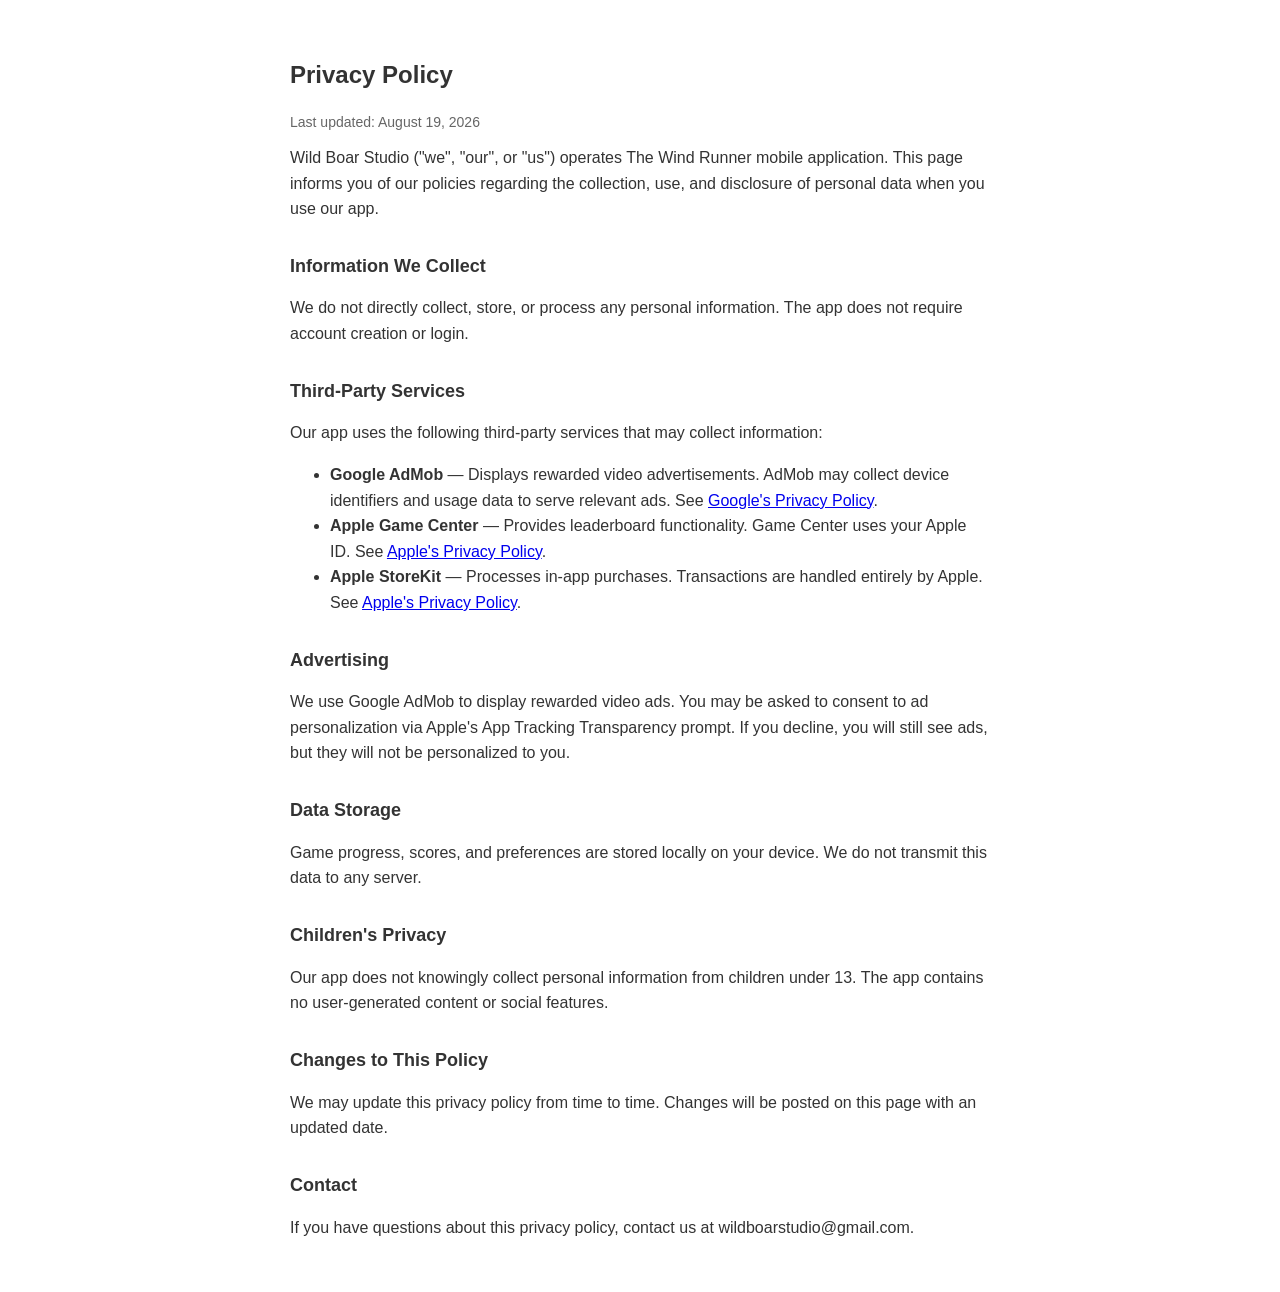
==== privacy/index.html @ d6160878 "Add privacy policy for The Wind Runner" ====
<!DOCTYPE html>
<html lang="en">
<head>
    <meta charset="UTF-8">
    <meta name="viewport" content="width=device-width, initial-scale=1.0">
    <title>Privacy Policy - The Wind Runner</title>
    <style>
        body { font-family: -apple-system, BlinkMacSystemFont, sans-serif; max-width: 700px; margin: 0 auto; padding: 40px 20px; line-height: 1.6; color: #333; }
        h1 { font-size: 24px; }
        h2 { font-size: 18px; margin-top: 30px; }
        p { margin: 12px 0; }
        .date { color: #666; font-size: 14px; }
    </style>
</head>
<body>
    <h1>Privacy Policy</h1>
    <p class="date">Last updated: August 19, 2026</p>

    <p>Wild Boar Studio ("we", "our", or "us") operates The Wind Runner mobile application. This page informs you of our policies regarding the collection, use, and disclosure of personal data when you use our app.</p>

    <h2>Information We Collect</h2>
    <p>We do not directly collect, store, or process any personal information. The app does not require account creation or login.</p>

    <h2>Third-Party Services</h2>
    <p>Our app uses the following third-party services that may collect information:</p>
    <ul>
        <li><strong>Google AdMob</strong> — Displays rewarded video advertisements. AdMob may collect device identifiers and usage data to serve relevant ads. See <a href="https://policies.google.com/privacy">Google's Privacy Policy</a>.</li>
        <li><strong>Apple Game Center</strong> — Provides leaderboard functionality. Game Center uses your Apple ID. See <a href="https://www.apple.com/privacy/">Apple's Privacy Policy</a>.</li>
        <li><strong>Apple StoreKit</strong> — Processes in-app purchases. Transactions are handled entirely by Apple. See <a href="https://www.apple.com/privacy/">Apple's Privacy Policy</a>.</li>
    </ul>

    <h2>Advertising</h2>
    <p>We use Google AdMob to display rewarded video ads. You may be asked to consent to ad personalization via Apple's App Tracking Transparency prompt. If you decline, you will still see ads, but they will not be personalized to you.</p>

    <h2>Data Storage</h2>
    <p>Game progress, scores, and preferences are stored locally on your device. We do not transmit this data to any server.</p>

    <h2>Children's Privacy</h2>
    <p>Our app does not knowingly collect personal information from children under 13. The app contains no user-generated content or social features.</p>

    <h2>Changes to This Policy</h2>
    <p>We may update this privacy policy from time to time. Changes will be posted on this page with an updated date.</p>

    <h2>Contact</h2>
    <p>If you have questions about this privacy policy, contact us at wildboarstudio@gmail.com.</p>
</body>
</html>
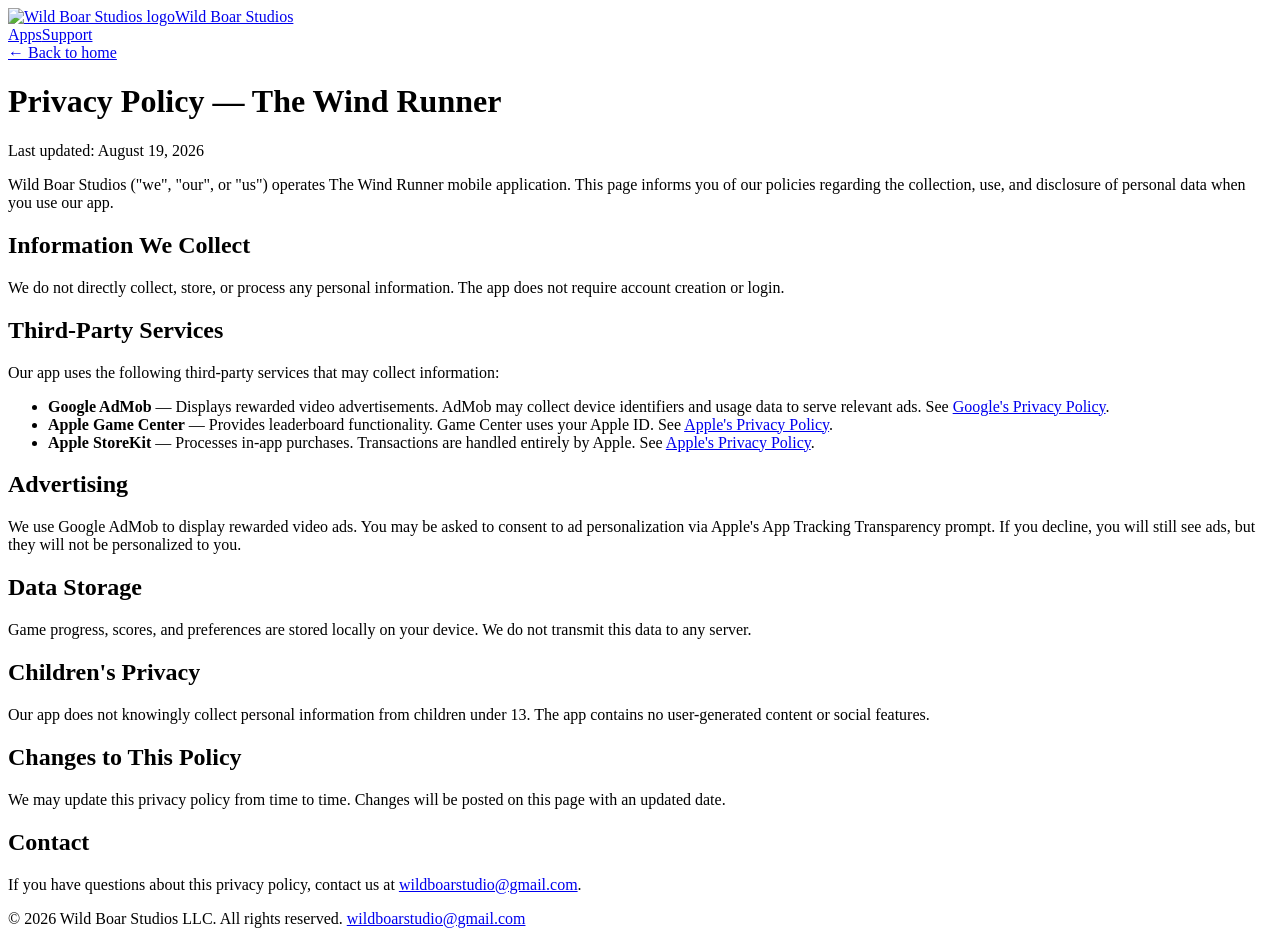
==== commit 98da3850: "Rebrand privacy policies to Wild Boar Studios and match site styling - Correct studio name from 'Wil" ====
--- a/privacy/index.html
+++ b/privacy/index.html
@@ -1,47 +1,62 @@
 <!DOCTYPE html>
 <html lang="en">
 <head>
-    <meta charset="UTF-8">
-    <meta name="viewport" content="width=device-width, initial-scale=1.0">
-    <title>Privacy Policy - The Wind Runner</title>
-    <style>
-        body { font-family: -apple-system, BlinkMacSystemFont, sans-serif; max-width: 700px; margin: 0 auto; padding: 40px 20px; line-height: 1.6; color: #333; }
-        h1 { font-size: 24px; }
-        h2 { font-size: 18px; margin-top: 30px; }
-        p { margin: 12px 0; }
-        .date { color: #666; font-size: 14px; }
-    </style>
+<meta charset="UTF-8">
+<meta name="viewport" content="width=device-width, initial-scale=1.0">
+<title>Privacy Policy — The Wind Runner</title>
+<link rel="icon" href="/assets/favicon.ico" sizes="any">
+<link rel="apple-touch-icon" href="/assets/apple-touch-icon.png">
+<link href="https://fonts.googleapis.com/css2?family=Poppins:wght@400;500;600;700&display=swap" rel="stylesheet">
+<link rel="stylesheet" href="/assets/styles.css">
 </head>
 <body>
-    <h1>Privacy Policy</h1>
-    <p class="date">Last updated: August 19, 2026</p>
+<header class="site-header">
+  <div class="container nav">
+    <a class="brand" href="/"><img src="/assets/apple-touch-icon.png" alt="Wild Boar Studios logo"><span>Wild Boar Studios</span></a>
+    <nav class="nav-links"><a href="/#apps">Apps</a><a href="/support/">Support</a></nav>
+  </div>
+</header>
 
-    <p>Wild Boar Studio ("we", "our", or "us") operates The Wind Runner mobile application. This page informs you of our policies regarding the collection, use, and disclosure of personal data when you use our app.</p>
+<main class="doc">
+  <a class="back" href="/">← Back to home</a>
+  <h1>Privacy Policy — The Wind Runner</h1>
+  <p class="date">Last updated: August 19, 2026</p>
 
-    <h2>Information We Collect</h2>
-    <p>We do not directly collect, store, or process any personal information. The app does not require account creation or login.</p>
+  <p>Wild Boar Studios ("we", "our", or "us") operates The Wind Runner mobile application. This page informs you of our policies regarding the collection, use, and disclosure of personal data when you use our app.</p>
 
-    <h2>Third-Party Services</h2>
-    <p>Our app uses the following third-party services that may collect information:</p>
-    <ul>
-        <li><strong>Google AdMob</strong> — Displays rewarded video advertisements. AdMob may collect device identifiers and usage data to serve relevant ads. See <a href="https://policies.google.com/privacy">Google's Privacy Policy</a>.</li>
-        <li><strong>Apple Game Center</strong> — Provides leaderboard functionality. Game Center uses your Apple ID. See <a href="https://www.apple.com/privacy/">Apple's Privacy Policy</a>.</li>
-        <li><strong>Apple StoreKit</strong> — Processes in-app purchases. Transactions are handled entirely by Apple. See <a href="https://www.apple.com/privacy/">Apple's Privacy Policy</a>.</li>
-    </ul>
+  <h2>Information We Collect</h2>
+  <p>We do not directly collect, store, or process any personal information. The app does not require account creation or login.</p>
 
-    <h2>Advertising</h2>
-    <p>We use Google AdMob to display rewarded video ads. You may be asked to consent to ad personalization via Apple's App Tracking Transparency prompt. If you decline, you will still see ads, but they will not be personalized to you.</p>
+  <h2>Third-Party Services</h2>
+  <p>Our app uses the following third-party services that may collect information:</p>
+  <ul>
+    <li><strong>Google AdMob</strong> — Displays rewarded video advertisements. AdMob may collect device identifiers and usage data to serve relevant ads. See <a href="https://policies.google.com/privacy">Google's Privacy Policy</a>.</li>
+    <li><strong>Apple Game Center</strong> — Provides leaderboard functionality. Game Center uses your Apple ID. See <a href="https://www.apple.com/privacy/">Apple's Privacy Policy</a>.</li>
+    <li><strong>Apple StoreKit</strong> — Processes in-app purchases. Transactions are handled entirely by Apple. See <a href="https://www.apple.com/privacy/">Apple's Privacy Policy</a>.</li>
+  </ul>
 
-    <h2>Data Storage</h2>
-    <p>Game progress, scores, and preferences are stored locally on your device. We do not transmit this data to any server.</p>
+  <h2>Advertising</h2>
+  <p>We use Google AdMob to display rewarded video ads. You may be asked to consent to ad personalization via Apple's App Tracking Transparency prompt. If you decline, you will still see ads, but they will not be personalized to you.</p>
 
-    <h2>Children's Privacy</h2>
-    <p>Our app does not knowingly collect personal information from children under 13. The app contains no user-generated content or social features.</p>
+  <h2>Data Storage</h2>
+  <p>Game progress, scores, and preferences are stored locally on your device. We do not transmit this data to any server.</p>
 
-    <h2>Changes to This Policy</h2>
-    <p>We may update this privacy policy from time to time. Changes will be posted on this page with an updated date.</p>
+  <h2>Children's Privacy</h2>
+  <p>Our app does not knowingly collect personal information from children under 13. The app contains no user-generated content or social features.</p>
 
-    <h2>Contact</h2>
-    <p>If you have questions about this privacy policy, contact us at wildboarstudio@gmail.com.</p>
+  <h2>Changes to This Policy</h2>
+  <p>We may update this privacy policy from time to time. Changes will be posted on this page with an updated date.</p>
+
+  <h2>Contact</h2>
+  <p>If you have questions about this privacy policy, contact us at <a href="mailto:wildboarstudio@gmail.com">wildboarstudio@gmail.com</a>.</p>
+</main>
+
+<footer class="site-footer">
+  <div class="container"><div class="footer-legal" style="border-top:none">
+    <span>© <span id="yr"></span> Wild Boar Studios LLC. All rights reserved.</span>
+    <span><a href="mailto:wildboarstudio@gmail.com">wildboarstudio@gmail.com</a></span>
+  </div></div>
+</footer>
+<script>document.getElementById('yr').textContent=new Date().getFullYear();</script>
 </body>
 </html>
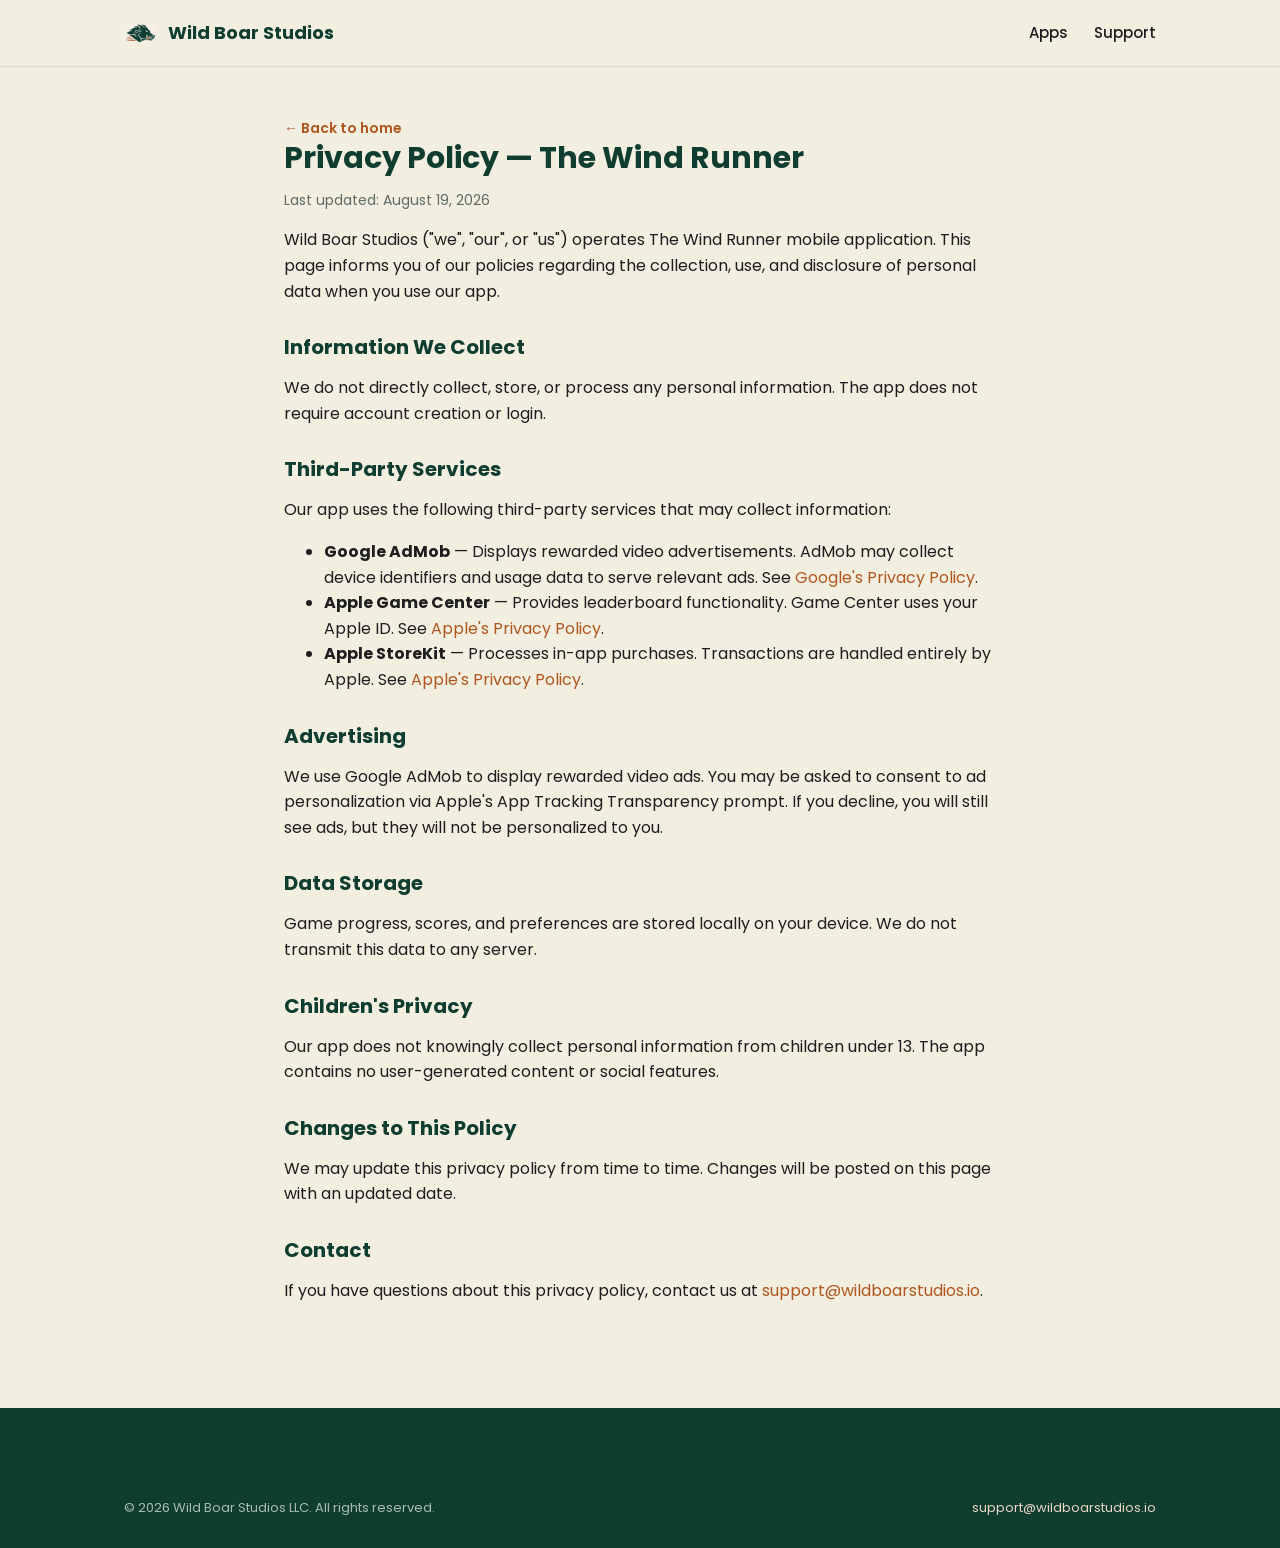
==== commit 5b1de526: "Use domain email addresses (hello@/support@wildboarstudios.io) across site Replace the public gmail " ====
--- a/privacy/index.html
+++ b/privacy/index.html
@@ -48,13 +48,13 @@
   <p>We may update this privacy policy from time to time. Changes will be posted on this page with an updated date.</p>
 
   <h2>Contact</h2>
-  <p>If you have questions about this privacy policy, contact us at <a href="mailto:wildboarstudio@gmail.com">wildboarstudio@gmail.com</a>.</p>
+  <p>If you have questions about this privacy policy, contact us at <a href="mailto:support@wildboarstudios.io">support@wildboarstudios.io</a>.</p>
 </main>
 
 <footer class="site-footer">
   <div class="container"><div class="footer-legal" style="border-top:none">
     <span>© <span id="yr"></span> Wild Boar Studios LLC. All rights reserved.</span>
-    <span><a href="mailto:wildboarstudio@gmail.com">wildboarstudio@gmail.com</a></span>
+    <span><a href="mailto:support@wildboarstudios.io">support@wildboarstudios.io</a></span>
   </div></div>
 </footer>
 <script>document.getElementById('yr').textContent=new Date().getFullYear();</script>
--- a/assets/styles.css
+++ b/assets/styles.css
@@ -0,0 +1,100 @@
+/* Wild Boar Studios — shared brand styles */
+:root{
+  --cream:#F2EEE0;
+  --cream-2:#EAE4D3;
+  --green:#0F3D30;
+  --green-mid:#14513C;
+  --rust:#B0561F;
+  --rust-2:#C4682C;
+  --ink:#1E1E1E;
+  --muted:#5F6B64;
+  --line:#E0D9C6;
+  --radius:16px;
+  --maxw:1080px;
+  --font:"Poppins",-apple-system,BlinkMacSystemFont,"Segoe UI",Roboto,Helvetica,Arial,sans-serif;
+}
+*{box-sizing:border-box}
+html{scroll-behavior:smooth}
+body{
+  margin:0;font-family:var(--font);color:var(--ink);background:var(--cream);
+  line-height:1.6;-webkit-font-smoothing:antialiased;
+}
+a{color:var(--rust);text-decoration:none}
+a:hover{text-decoration:underline}
+img{max-width:100%;display:block}
+h1,h2,h3{line-height:1.15;color:var(--green);margin:0 0 .4em}
+.container{max-width:var(--maxw);margin:0 auto;padding:0 24px}
+
+/* Header / nav */
+.site-header{position:sticky;top:0;z-index:20;background:rgba(242,238,224,.9);
+  backdrop-filter:saturate(140%) blur(8px);border-bottom:1px solid var(--line)}
+.nav{display:flex;align-items:center;justify-content:space-between;height:66px}
+.brand{display:flex;align-items:center;gap:10px;font-weight:700;color:var(--green);font-size:18px}
+.brand img{width:34px;height:34px;border-radius:8px}
+.brand:hover{text-decoration:none}
+.nav-links{display:flex;gap:26px;align-items:center}
+.nav-links a{color:var(--ink);font-weight:500;font-size:15px}
+.nav-links a:hover{color:var(--rust);text-decoration:none}
+@media(max-width:640px){.nav-links{gap:16px;font-size:14px}.nav-links .hide-sm{display:none}}
+
+/* Buttons */
+.btn{display:inline-block;background:var(--green);color:var(--cream);
+  padding:12px 22px;border-radius:999px;font-weight:600;font-size:15px;
+  border:2px solid var(--green);transition:.15s}
+.btn:hover{background:var(--green-mid);border-color:var(--green-mid);text-decoration:none;color:#fff}
+.btn.rust{background:var(--rust);border-color:var(--rust)}
+.btn.rust:hover{background:var(--rust-2);border-color:var(--rust-2)}
+.btn.ghost{background:transparent;color:var(--green);border-color:var(--green)}
+.btn.ghost:hover{background:var(--green);color:var(--cream)}
+
+/* Hero */
+.hero{text-align:center;padding:64px 0 44px}
+.hero img.logo{max-width:440px;width:80%;margin:0 auto 8px}
+.hero p.tag{font-size:20px;color:var(--muted);max-width:640px;margin:0 auto 26px}
+.hero .cta{display:flex;gap:14px;justify-content:center;flex-wrap:wrap}
+
+/* Section */
+section{padding:56px 0}
+.section-head{text-align:center;max-width:680px;margin:0 auto 40px}
+.section-head h2{font-size:30px}
+.section-head p{color:var(--muted);font-size:17px}
+.eyebrow{text-transform:uppercase;letter-spacing:3px;font-size:13px;font-weight:600;color:var(--rust)}
+
+/* App cards */
+.apps{display:grid;grid-template-columns:repeat(auto-fit,minmax(300px,1fr));gap:24px}
+.app-card{background:#fff;border:1px solid var(--line);border-radius:var(--radius);
+  padding:28px;display:flex;flex-direction:column;gap:12px;transition:.15s}
+.app-card:hover{transform:translateY(-3px);box-shadow:0 12px 30px rgba(15,61,48,.10)}
+.app-card .row{display:flex;align-items:center;gap:14px}
+.app-icon{width:56px;height:56px;border-radius:14px;flex:none;display:grid;place-items:center;
+  font-size:26px;color:#fff;font-weight:700;overflow:hidden}
+.app-icon img{width:100%;height:100%;object-fit:cover;border-radius:14px}
+a.app-icon{cursor:pointer;transition:transform .15s,box-shadow .15s}
+a.app-icon:hover{transform:scale(1.04);box-shadow:0 6px 16px rgba(15,61,48,.22)}
+.app-card h3 a:hover{color:var(--rust)!important;text-decoration:none}
+.app-card h3{margin:0;font-size:20px}
+.app-card .kind{font-size:13px;color:var(--muted);font-weight:500}
+.app-card p{margin:0;color:#3d4a44;font-size:15px;flex:1}
+.badge{display:inline-block;font-size:12px;font-weight:600;padding:4px 10px;border-radius:999px;letter-spacing:.3px}
+.badge.live{background:#e3f0e8;color:var(--green)}
+.badge.soon{background:#f7e7d7;color:var(--rust)}
+.app-links{display:flex;gap:14px;flex-wrap:wrap;font-size:14px;font-weight:600}
+
+/* Footer */
+.site-footer{background:var(--green);color:#d8e4dd;margin-top:40px;padding:44px 0 30px}
+.site-footer a{color:#e9d7c4}
+.footer-grid{display:flex;justify-content:space-between;gap:30px;flex-wrap:wrap}
+.footer-grid h4{color:#fff;font-size:14px;text-transform:uppercase;letter-spacing:1.5px;margin:0 0 12px}
+.footer-grid ul{list-style:none;padding:0;margin:0;line-height:2}
+.footer-legal{border-top:1px solid rgba(255,255,255,.15);margin-top:28px;padding-top:18px;
+  font-size:13px;color:#a9bcb2;display:flex;justify-content:space-between;flex-wrap:wrap;gap:8px}
+
+/* Content pages (privacy/support) */
+.doc{max-width:760px;margin:0 auto;padding:48px 24px}
+.doc h1{font-size:30px}
+.doc h2{font-size:20px;margin-top:32px}
+.doc .date{color:var(--muted);font-size:14px}
+.doc table{border-collapse:collapse;width:100%;margin:14px 0;font-size:14px}
+.doc th,.doc td{border:1px solid var(--line);padding:9px;text-align:left}
+.doc th{background:var(--cream-2)}
+.back{font-size:14px;font-weight:600}
